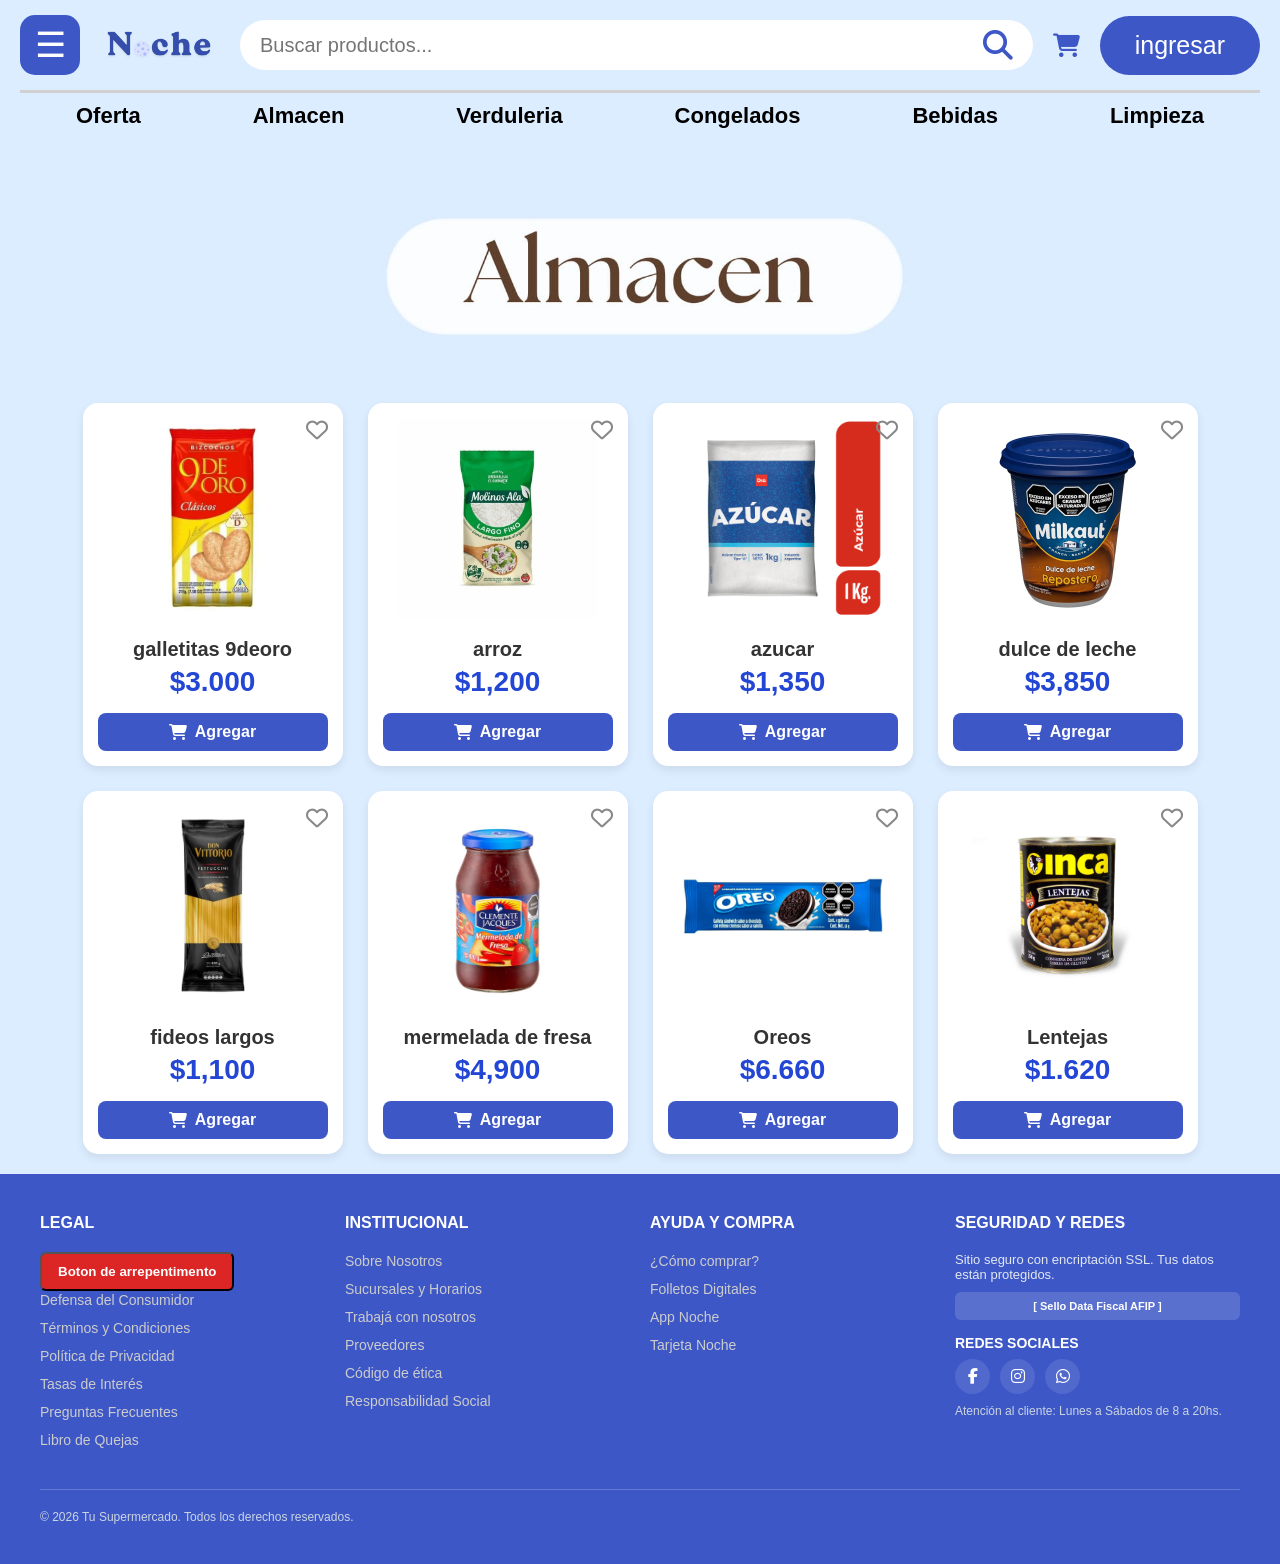
==== html-ori/almacen.html @ 7e53b7fc "actualizacion" ====
<!DOCTYPE html>
<html lang="es">
<head>
    <meta charset="UTF-8">
    <meta name="viewport" content="width=device-width, initial-scale=1.0">
    <title>Almacén</title>
    <link rel="stylesheet" href="https://cdnjs.cloudflare.com/ajax/libs/font-awesome/6.5.1/css/all.min.css">
    <link rel="stylesheet" href="../css/headerymenuyfooter.css">
    <link rel="stylesheet" href="../css/productostargeta.css">
    <link rel="stylesheet" href="../css/modals.css">
    <link rel="stylesheet" href="../css/categorias.css">
</head>
<body>

    <!-- Menú Lateral -->
    <div id="menuLateral" class="menu-lateral">
        <span class="cerrar-menu" id="btnCerrar">×</span>
        
        <h2>Menú</h2>
        
        <div class="opcion-menu" id="btnMetodoEntrega">
            <span>Métodos de entrega</span>
            <span>❯</span>
        </div>
        
        <div class="opcion-menu" id="btnAbrirModal">
            <span>Método de pago / Envío</span>
            <span>❯</span>
        </div>

        <div class="opcion-menu">
            <a href="favoritos.html">Favoritos</a>
        </div>

        <!-- Botón de categorías dentro del menú lateral -->
        <div class="opcion-menu" id="btnCategorias">
            <span class="categorias-titulo">Categorías</span>
            <span>❯</span>
        </div>

        <div class="otros-servicios">
            <h3>Otros servicios</h3>
            <div class="servicio">
                <i class="fa-solid fa-store"></i> Sucursales
            </div>
            <div class="servicio">
                <i class="fa-solid fa-envelope"></i> Contacto
            </div>
            <div class="servicio">
                <i class="fa-solid fa-phone"></i> 245XXXX
            </div>
            <div class="servicio">
                <i class="fa-brands fa-whatsapp"></i> Contacto por WhatsApp
            </div>
            <div class="servicio">
                <i class="fa-solid fa-clock"></i> Horarios de Atención<br>
                <small>Lunes a Viernes de 9 a 18 hs</small>
            </div>
        </div>
    </div>

    <!-- EL MEGA MENÚ DESPLEGABLE (Ubicado estratégicamente para flotar al costado) -->
    <div id="megaMenuCategorias" class="menu-overlay">
        <div class="mega-menu-contenido">
            <span class="cerrar-mega-menu" id="cerrarMegaMenu">&times;</span>
            
            <h2><i class="fa-solid fa-store" style="color: #3d57c7;"></i> Explorá nuestras Categorías</h2>

            <!-- Grilla de categorías -->
            <div class="grid-categorias">
                
                <!-- Categoría 1 -->
                <div class="categoria-item">
                    <h3><i class="fa-solid fa-tv"></i> Electro y tecnología</h3>
                    <ul>
                        <li>Smart TV y Soportes</li>
                        <li>Celulares y Accesorios</li>
                        <li>Climatización (Aires y Estufas)</li>
                    </ul>
                </div>

                <!-- Categoría 2 -->
                <div class="categoria-item">
                    <h3><i class="fa-solid fa-basket-shopping"></i> Almacén</h3>
                    <ul>
                        <li>Aceites y Vinagres</li>
                        <li>Arroz y Legumbres</li>
                        <li>Fideos y Panificados</li>
                    </ul>
                </div>

                <!-- Categoría 3 -->
                <div class="categoria-item">
                    <h3><i class="fa-solid fa-carrot"></i> Verdulería</h3>
                    <ul>
                        <li>Frutas frescas</li>
                        <li>Verduras de hoja</li>
                        <li>Tubérculos y Raíces</li>
                    </ul>
                </div>

                <!-- Categoría 4 -->
                <div class="categoria-item">
                    <h3><i class="fa-solid fa-snowflake"></i> Congelados</h3>
                    <ul>
                        <li>Pizzas y Empanadas</li>
                        <li>Hamburguesas y Medallones</li>
                        <li>Verduras congeladas</li>
                    </ul>
                </div>

                <!-- Categoría 5 -->
                <div class="categoria-item">
                    <h3><i class="fa-solid fa-wine-glass"></i> Bebidas</h3>
                    <ul>
                        <li>Gaseosas y Aguas</li>
                        <li>Cervezas y Vinos</li>
                        <li>Jugos e Isotónicos</li>
                    </ul>
                </div>

                <!-- Categoría 6 -->
                <div class="categoria-item">
                    <h3><i class="fa-solid fa-pump-soap"></i> Limpieza</h3>
                    <ul>
                        <li>Cuidado de la ropa (Jabones)</li>
                        <li>Limpieza de pisos y baños</li>
                        <li>Papeles y Servilletas</li>
                    </ul>
                </div>

            </div>
        </div>
    </div>

    <!-- Encabezado inyectado automáticamente por JS -->
    <header></header>

    <!-- Contenido de la página -->
    <main>
    <img src="../imagenes_en_general/banners_supermercado/almacen.jpeg" class="banner" alt="Banner almacén">
        <!-- CONTENEDOR FLEXBOX QUE ALINEA LAS CARDS -->
        <div class="productos">
            
            <!-- TARJETA 1 -->
            <div class="card">
                <button class="btn-favorito">
                    <i class="fa-regular fa-heart"></i>
                </button>
                <img src="../imagenes_en_general/imagenes-almacen/9deoro.webp" alt="9deoro">
                <h2>galletitas 9deoro</h2>
                <div class="precio">$3.000</div>
                <button class="btn-carrito">
                    <i class="fa-solid fa-cart-shopping"></i> Agregar
                </button>
            </div>

            <!-- TARJETA 2 -->
            <div class="card">
                <button class="btn-favorito" title="Guardar en favoritos">
                    <i class="fa-regular fa-heart"></i>
                </button>
                <img src="../imagenes_en_general/imagenes-almacen/arroz.jpg" alt="arrozcomun">
                <h2>arroz</h2>
                <div class="precio">$1,200</div>
                <button class="btn-carrito">
                    <i class="fa-solid fa-cart-shopping"></i> Agregar
                </button>
            </div>

            <!-- TARJETA 3 -->
            <div class="card">
                <button class="btn-favorito" title="Guardar en favoritos">
                    <i class="fa-regular fa-heart"></i>
                </button>
                <img src="../imagenes_en_general/imagenes-almacen/azucar.jpg" alt="azucar">
                <h2>azucar</h2>
                <div class="precio">$1,350</div>
                <button class="btn-carrito">
                    <i class="fa-solid fa-cart-shopping"></i> Agregar
                </button>
            </div>
            <!-- TARJETA 1 -->
            <div class="card">
                <button class="btn-favorito">
                    <i class="fa-regular fa-heart"></i>
                </button>
                <img src="../imagenes_en_general/imagenes-almacen/dulcedeleche.webp" alt="dulcedeleche">
                <h2>dulce de leche</h2>
                <div class="precio">$3,850</div>
                <button class="btn-carrito">
                    <i class="fa-solid fa-cart-shopping"></i> Agregar
                </button>
            </div>

            <!-- TARJETA 2 -->
            <div class="card">
                <button class="btn-favorito" title="Guardar en favoritos">
                    <i class="fa-regular fa-heart"></i>
                </button>
                <img src="../imagenes_en_general/imagenes-almacen/fideolargo.webp" alt="fideolargo">
                <h2>fideos largos</h2>
                <div class="precio">$1,100</div>
                <button class="btn-carrito">
                    <i class="fa-solid fa-cart-shopping"></i> Agregar
                </button>
            </div>

            <!-- TARJETA 3 -->
            <div class="card">
                <button class="btn-favorito" title="Guardar en favoritos">
                    <i class="fa-regular fa-heart"></i>
                </button>
                <img src="../imagenes_en_general/imagenes-almacen/mermeladadefrutilla.webp" alt="mermeladadefrutilla">
                <h2>mermelada de fresa</h2>
                <div class="precio">$4,900</div>
                <button class="btn-carrito">
                    <i class="fa-solid fa-cart-shopping"></i> Agregar
                </button>
            </div>

            <!-- TARJETA 4 -->
            <div class="card">
                <button class="btn-favorito" title="Guardar en favoritos">
                    <i class="fa-regular fa-heart"></i>
                </button>
                <img src="../imagenes_en_general/imagenes-almacen/oreo.webp" alt="oreo">
                <h2>Oreos</h2>
                <div class="precio">$6.660</div>
                <button class="btn-carrito">
                    <i class="fa-solid fa-cart-shopping"></i> Agregar
                </button>
            </div>

            <!-- TARJETA 5 -->
            <div class="card">
                <button class="btn-favorito" title="Guardar en favoritos">
                    <i class="fa-regular fa-heart"></i>
                </button>
                <img src="../imagenes_en_general/imagenes-almacen/lentejas.jpg" alt="lentejas">
                <h2>Lentejas</h2>
                <div class="precio">$1.620</div>
                <button class="btn-carrito">
                    <i class="fa-solid fa-cart-shopping"></i> Agregar
                </button>
            </div>

        </div>
    </main>

    <footer class="mi-footer">
        <!-- Nivel 1: Contenedor de columnas principales -->
        <div class="footer-container">
            
            <!-- Columna 1: Legal -->
            <div class="footer-columna">
                <h3>Legal</h3>
                <ul>
                     <button class="boton-de-arrepentimiento">Boton de arrepentimento</button>
                    <li><a href="#">Defensa del Consumidor</a></li>
                    <li><a href="#">Términos y Condiciones</a></li>
                    <li><a href="#">Política de Privacidad</a></li>
                    <li><a href="#">Tasas de Interés</a></li>
                    <li><a href="#">Preguntas Frecuentes</a></li>
                    <li><a href="#">Libro de Quejas</a></li>
                </ul>
            </div>

            <!-- Columna 2: Institucional -->
            <div class="footer-columna">
                <h3>Institucional</h3>
                <ul>
                    <li><a href="#">Sobre Nosotros</a></li>
                    <li><a href="#">Sucursales y Horarios</a></li>
                    <li><a href="#">Trabajá con nosotros</a></li>
                    <li><a href="#">Proveedores</a></li>
                    <li><a href="#">Código de ética</a></li>
                    <li><a href="#">Responsabilidad Social</a></li>
                </ul>
            </div>

            <!-- Columna 3: Ayuda y Compra -->
            <div class="footer-columna">
                <h3>Ayuda y Compra</h3>
                <ul>
                    <li><a href="#">¿Cómo comprar?</a></li>
                    <li><a href="#">Folletos Digitales</a></li>
                    <li><a href="#">App Noche</a></li>
                    <li><a href="#">Tarjeta Noche</a></li>
                </ul>
            </div>

            <!-- Columna 4: Seguridad y Redes -->
            <div class="footer-columna">
                <h3>Seguridad y Redes</h3>
                <p style="font-size: 13px; color: #e2e8f0; margin-bottom: 10px;">
                    Sitio seguro con encriptación SSL. Tus datos están protegidos.
                </p>
                <div style="background: rgba(255,255,255,0.15); padding: 8px; border-radius: 6px; text-align: center; font-size: 11px; color: #fff; font-weight: bold; margin-bottom: 15px;">
                    [ Sello Data Fiscal AFIP ]
                </div>
                
                <h3 style="font-size: 14px; margin-top: 10px; margin-bottom: 8px;">Redes Sociales</h3>
                <div class="footer-redes" style="margin-bottom: 10px;">
                    <a href="#"><i class="fa-brands fa-facebook-f"></i></a>
                    <a href="#"><i class="fa-brands fa-instagram"></i></a>
                    <a href="#"><i class="fa-brands fa-whatsapp"></i></a>
                </div>
                <p style="font-size: 12px; color: #cbd5e1;">
                    Atención al cliente: Lunes a Sábados de 8 a 20hs.
                </p>
            </div>
         
        </div>

        <!-- Nivel 2: Franja inferior estilo Supermercado (Copyright) -->
        <div class="footer-bottom-bar" style="max-width: 1200px; margin: 30px auto 0 auto; padding-top: 20px; border-top: 1px solid rgba(255,255,255,0.2); display: flex; justify-content: space-between; align-items: center; flex-wrap: wrap; gap: 15px;">
            <p style="font-size: 12px; color: #cbd5e1; margin: 0;">
                © 2026 Tu Supermercado. Todos los derechos reservados.
            </p>
        </div>
</footer>

   <!-- MODAL 1: MÉTODOS DE PAGO ARGENTINA -->
    <div id="miModal" class="modal-overlay">
        <div class="modal-contenido">
            <span class="cerrar-modal" id="btnCerrarModal">&times;</span>
            
            <h2><i class="fa-solid fa-wallet" style="color: #3d57c7;"></i> Medios de Pago Disponibles</h2>
            <p>Aboná de forma segura con cualquiera de nuestras opciones habilitadas.</p>
            
            <!-- Opción 1 -->
            <div class="opcion-modal">
                <div style="display: flex; align-items: center; gap: 18px; margin-bottom: 10px;">
                    <i class="fa-solid fa-qrcode" style="font-size: 34px; color: #3d57c7;"></i>
                    <strong style="font-size: 26px; color: #1a1a1a;">Billeteras Virtuales y QR</strong>
                </div>
                <span style="font-size: 18px; color: #555; display: block; margin-left: 52px; font-weight: normal;">
                    Mercado Pago, MODO, Cuenta DNI, Ualá, Personal Pay (QR Interoperable)
                </span>
            </div>

            <!-- Opción 2 -->
            <div class="opcion-modal">
                <div style="display: flex; align-items: center; gap: 18px; margin-bottom: 10px;">
                    <i class="fa-solid fa-credit-card" style="font-size: 34px; color: #3d57c7;"></i>
                    <strong style="font-size: 26px; color: #1a1a1a;">Tarjetas de Débito y Crédito</strong>
                </div>
                <span style="font-size: 18px; color: #555; display: block; margin-left: 52px; font-weight: normal;">
                    Visa, Mastercard, American Express, Naranja X, Cabal
                </span>
            </div>

            <!-- Opción 3 -->
            <div class="opcion-modal">
                <div style="display: flex; align-items: center; gap: 18px; margin-bottom: 10px;">
                    <i class="fa-solid fa-money-bill-transfer" style="font-size: 34px; color: #3d57c7;"></i>
                    <strong style="font-size: 26px; color: #1a1a1a;">Efectivo / Transferencia Bancaria</strong>
                </div>
                <span style="font-size: 18px; color: #555; display: block; margin-left: 52px; font-weight: normal;">
                    Pesos en efectivo al recibir o transferencia directa online
                </span>
            </div>
        </div>
    </div>
    <!-- VENTANA EMERGENTE (MODAL) DE MÉTODOS DE ENTREGA -->
    <div id="modalEntrega" class="modal-overlay-entrega">
        <div class="modal-contenido-entrega">
            <span class="cerrar-modal-entrega">&times;</span>
            <h2><i class="fa-solid fa-truck-fast" style="color: #3d57c7;"></i> Seleccioná tu método de entrega</h2>

            <div class="opcion-entrega">
                <h3><i class="fa-solid fa-house-chimney"></i> Envío a domicilio en franjas horarias</h3>
                <p>Recibís tu compra en tu casa eligiendo un rango de horario específico.</p>
            </div>

            <div class="opcion-entrega">
                <h3><i class="fa-solid fa-bolt"></i> Envío rápido o express</h3>
                <p>Entregas en pocas horas o en minutos para pedidos de menor volumen o urgencias.</p>
            </div>

            <div class="opcion-entrega">
                <h3><i class="fa-solid fa-store"></i> Retiro en tienda (Pick up)</h3>
                <p>Pasás a buscar tu pedido armado por la sucursal sin costo adicional.</p>
            </div>

            <div class="opcion-entrega">
                <h3><i class="fa-solid fa-car-side"></i> Retiro al auto (Drive-thru / Al auto)</h3>
                <p>Te acercas al estacionamiento del supermercado y colocan las compras directamente en tu baúl sin que tengas que bajar.</p>
            </div>
        </div>
    </div>

    <!-- Scripts -->
    <script src="../scripts/header.js"></script>
    <script src="../scripts/metododepago.js"></script>
    <script src="../scripts/metododeentrega.js"></script>
    <script src="../scripts/categorias.js"></script>
    
</body>
</html>
---- css/headerymenuyfooter.css ----
* {
    margin: 0;
    padding: 0;
    box-sizing: border-box;
}

body {
    font-family: Arial, sans-serif;
    background: #dcedff;
}

/* ==========================================
   1. ENCABEZADO FIJO Y MENÚ LATERAL
   ========================================== */
header {
    position: fixed;   /* Fija la barra arriba */
    top: 0;
    left: 0;
    width: 100%;
    background: #dcedff; /* Fondo para que no transparente nada */
    padding: 10px 20px;  /* Compactamos un poco el relleno */
    z-index: 1000;       /* Capa alta para estar sobre las cards y productos */
}

.menu-lateral {
    position: fixed;
    top: 0px;
    left: -450px;
    width: 430px;
    height: 100%;
    background: #6ea1dc;
    padding: 25px;
    transition: 0.4s;
    z-index: 2000;       /* MÁS ALTO QUE EL HEADER: Tapa todo al abrirse */
    overflow-y: auto;
}

.menu-lateral.activo {
    left: 0;
}

/* 2. DESPEJE AUTOMÁTICO (Evita que el header tape el contenido) */
main, section, #oferta {
    padding-top: 170px;  /* EMPUJE CLAVE: Baja todo por debajo del header */
}

/* ==========================================
   ESTILOS INTERNOS DEL MENÚ LATERAL
   ========================================== */
.menu-lateral::-webkit-scrollbar {
    width: 10px;
}

.menu-lateral::-webkit-scrollbar-track {
    background: white;
    border-radius: 10px;
}

.menu-lateral::-webkit-scrollbar-thumb {
    background: #3d57c7;
    border-radius: 10px;
}

.menu-lateral::-webkit-scrollbar-thumb:hover {
    background: #2b429e;
}

.cerrar-menu {
    position: absolute;
    top: 15px;
    right: 20px;
    font-size: 40px;
    font-weight: bold;
    color: black;
    cursor: pointer;
    line-height: 1;
    transition: 0.2s;
}

.cerrar-menu:hover {
    color: #3d57c7;
    transform: scale(1.2);
}

.menu-logo {
    margin-top: 40px;
}

.menu-logo img {
    width: 180px;
}

.menu-lateral h2 {
    font-size: 55px;
    margin-top: 20px;
    color: black;
}

.subtitulo {
    margin-top: 10px;
    font-size: 22px;
    color: #222;
    margin-bottom: 20px;
}

.opcion-menu {
    display: flex;
    justify-content: space-between;
    align-items: center;
    border-top: 4px solid #3556c7;
    padding: 18px 0;
    font-size: 28px;
    font-weight: bold;
    cursor: pointer;
}

.opcion-menu:last-child {
    border-bottom: 4px solid #3556c7;
}

.otros-servicios {
    margin-top: 180px;
}

.otros-servicios h3 {
    font-size: 28px;
    margin-bottom: 15px;
    border-bottom: 4px solid #3556c7;
    padding-bottom: 10px;
}

.servicio {
    margin: 20px 0;
    font-size: 22px;
    color: #111;
}

.servicio small {
    display: block;
    margin-left: 35px;
    margin-top: 8px;
    font-size: 18px;
}

/* ==========================================
   ESTILOS DEL HEADER
   ========================================== */
.menu {
    width: 60px;
    height: 60px;
    background: #3d57c7;
    color: white;
    border-radius: 15px;
    display: flex;
    justify-content: center;
    align-items: center;
    font-size: 35px;
    cursor: pointer;
    transition: 0.3s;
}

.menu:hover {
    transform: scale(1.1);
}

.top {
    display: flex;
    align-items: center;
    justify-content: space-between;
    margin-top: 5px;
    gap: 20px;
}

.logo a {
    display: flex;
    align-items: center;
}

.logo img {
    width: 120px;       /* Ancho controlado */
    max-height: 45px;   /* Altura máxima para que no rompa el diseño */
    object-fit: contain;/* Mantiene las proporciones de la imagen sin deformarla */
}

.buscador {
    flex: 1;
    display: flex;
    align-items: center;
    background: white;
    border-radius: 40px;
    padding: 10px 20px;
}

.buscador input {
    flex: 1;
    border: none;
    background: none;
    outline: none;
    font-size: 20px;
}

.buscador button {
    border: none;
    background: none;
    cursor: pointer;
}

.buscador button img {
    width: 35px;
}

.iconos {
    display: flex;
    align-items: center;
    gap: 20px;
}

.iconos img {
    width: 45px;
    cursor: pointer;
    transition: 0.3s;
}

.iconos img:hover {
    transform: scale(1.1);
}

.ingresar {
    background: #3d57c7;
    color: white;
    border: none;
    padding: 15px 35px;
    border-radius: 30px;
    font-size: 25px;
    cursor: pointer;
    transition: 0.3s;
}

.ingresar:hover {
    transform: scale(1.05);
}

.categorias {
    display: flex;
    justify-content: space-around;
    margin-top: 15px;
    border-top: 3px solid #d0d0d0;
    padding-top: 10px;
}

.categorias a {
    text-decoration: none;
    color: black;
    font-size: 22px;
    font-weight: bold;
    transition: 0.3s;
}

.categorias a:hover {
    color: #3d57c7;
}

.categorias a.activo {
    color: #3d57c7;
}
/* El enlace normal (sin raya y de color negro) */
a {
    text-decoration: none; /* Le saca la raya */
    color: #000000;         /* Color negro */
}

/* Cuando ya lo visitaste para que no se ponga azul/violeta */
a:visited {
    color: #000000;
}

/* Cuando pasas el mouse por encima (opcional, si querés que cambie) */
a:hover {
    color: #333333; 
}

/* Al apretarlo (cuando hace el "click", se pone blanco) */
a:active {
    color: #FFFFFF; /* Color blanco */
}

/* Estilos para la lupa dentro del botón de búsqueda */
.icono-lupa {
  color: #3d57c7;
  font-size: 30px;
  transition: color 0.3s ease;
}

.buscador button:hover .icono-lupa {
  color: #1de6e9; /* Cambia de color al pasar el cursor sobre el botón */
}

/* Estilos para el ícono del carrito */
.icono-carrito {
  color: #3d57c7;
  font-size: 24px;
  transition: transform 0.2s ease, color 0.2s ease;
}

.iconos:hover .icono-carrito {
  color: #00d9ff; /* Cambia a color naranja o el que prefieras al pasar el mouse */
  transform: scale(1.1); /* Hace un pequeño efecto de zoom */
}

/* Hacemos que la estructura base obligue al footer a irse al fondo */
html, body {
    height: 100%;
    margin: 0;
    display: flex;
    flex-direction: column;
}

/* El main toma todo el espacio disponible empujando el footer abajo */
main {
    flex: 1;
}

/* Estilo general del Footer */
.mi-footer {
    background-color: #3d57c7; /* Color que pediste */
    color: #cccccc;            /* Color de texto gris claro */
    padding: 40px 20px;
    font-family: Arial, sans-serif;
    margin-top: auto;          /* Clave para que se mantenga abajo */
}

/* Contenedor principal para alinear las columnas lado a lado */
.footer-container {
    max-width: 1200px;
    margin: 0 auto;
    display: flex;
    flex-wrap: wrap;
    justify-content: space-between;
    gap: 20px;
}

/* Estilo de cada columna */
.footer-columna {
    flex: 1;
    min-width: 200px;
}

/* Títulos de las columnas */
.footer-columna h3 {
    color: #ffffff; /* Títulos un poco más blancos para que resalten */
    font-size: 16px;
    margin-bottom: 20px;
    text-transform: uppercase;
}

/* Listas de enlaces */
.footer-columna ul {
    list-style: none;
    padding: 0;
    margin: 0;
}

.footer-columna ul li {
    margin-bottom: 10px;
}

/* Enlaces del footer (con el gris que pediste y sin subrayado) */
.footer-columna ul li a {
    color: #cccccc;
    text-decoration: none;
    font-size: 14px;
    transition: color 0.3s ease;
}

/* Cambio de color cuando pasas el mouse por encima */
.footer-columna ul li a:hover {
    color: #ffffff;
}

/* Contenedor de los íconos de redes sociales */
.footer-redes {
    display: flex;
    gap: 10px;
}

/* Estilo de los botoncitos de redes */
.footer-redes a {
    display: inline-flex;
    justify-content: center;
    align-items: center;
    width: 35px;
    height: 35px;
    background-color: rgba(255, 255, 255, 0.1);
    color: #ffffff;
    border-radius: 50%;
    text-decoration: none;
    transition: background 0.3s ease;
}

.footer-redes a:hover {
    background-color: rgba(255, 255, 255, 0.3);
}

.boton-de-arrepentimiento {
    background-color: #dc2626; /* Un rojo bien visible */
    color: #ffffff;            /* Texto blanco */
    padding: 10px 16px;        /* Espaciado interno para que parezca un botón */
    border-radius: 6px;        /* Bordes redondeados sutiles */
    text-decoration: none;     /* Le saca el subrayado feo del link */
    font-weight: bold;         /* Texto en negrita */
    display: inline-block;     /* Para que respete bien los márgenes y paddings */
    text-align: center;
    transition: background-color 0.3s ease; /* Efecto suave al pasar el mouse */
}

/* Efecto cuando pasas el mouse por encima */
.boton-de-arrepentimiento:hover {
    background-color: #b91c1c; /* Un rojo un poco más oscuro */
}
---- css/productostargeta.css ----
.banner {
    max-width: 900px;     
    width: 90%;             /* Ahora sí, porcentaje para que sea responsive */
    height: auto;           /* ¡Clave! Dejamos que la altura sea automática según la proporción de la foto */
    object-fit: cover;      /* O 'contain' si prefieres que se vea entera, pero 'cover' la recorta prolijo para que llene el banner */
    display: block;
    margin: 20px auto;      /* Centrada y con espacio */
    border-radius: 15px;    
    position: relative;
    z-index: 2;
}
/* 1. CONTENEDOR PRINCIPAL DE PRODUCTOS */
.productos,
.productos-limpieza,
.productos-bebidas {
    display: flex;
    flex-wrap: wrap;             /* Permite que si no entran, bajen a la siguiente fila */
    justify-content: center;     /* Centra las tarjetas en la pantalla */
    gap: 25px;                   /* Espacio parejo entre tarjeta y tarjeta */
    padding: 20px;
    max-width: 1200px;           /* Evita que se desparramen demasiado en pantallas gigantes */
    margin: 0 auto;              /* Centra todo el bloque en la página */
}

/* 2. TARJETA (CONTENEDOR BLANCO) */
.card {
    width: 260px;
    background: white;
    padding: 15px;
    border-radius: 15px;         /* Esquinas redondeadas prolijas */
    box-shadow: 0 4px 10px rgba(0, 0, 0, 0.08); /* Sombra suave para darle relieve */
    display: flex;
    flex-direction: column;      /* Alinea imagen, título y precio verticalmente DENTRO de la card */
    align-items: center;         /* Centra todo el contenido internamente */
    text-align: center;
    cursor: pointer;
    transition: transform 0.3s ease, box-shadow 0.3s ease;
}

.card:hover {
    transform: translateY(-5px); /* Efecto de elevación suave al pasar el mouse */
    box-shadow: 0 8px 15px rgba(0, 0, 0, 0.15);
}

/* 3. IMAGEN DENTRO DE LA TARJETA */
.card img {
    width: 100%;
    height: 200px;               /* Altura fija controlada */
    object-fit: contain;        /* Ajusta la foto sin deformarla ni salirse del cuadro blanco */
    margin-bottom: 10px;
}

/* 4. TEXTO Y PRECIOS DENTRO DE LA TARJETA */
.card h2 {
    font-size: 20px;
    color: #333;
    margin: 10px 0 5px 0;
}

.precio {
    color: #2346d4;
    font-size: 28px;
    font-weight: bold;
    margin-top: auto;            /* Empuja el precio siempre al fondo de la card */
}

.viejo {
    color: gray;
    text-decoration: line-through;
    font-size: 18px;
    margin-right: 8px;
}

/* Posición del corazón arriba a la derecha de la card */
.card {
    position: relative; /* Para poder ubicar el corazón absolutamente */
}

.btn-favorito {
    position: absolute;
    top: 15px;
    right: 15px;
    background: none;
    border: none;
    font-size: 22px;
    color: #888;
    cursor: pointer;
    transition: 0.2s;
}

/* Efecto al pasar el mouse por el corazón */
.btn-favorito:hover {
    color: #e74c3c; /* Rojo */
    transform: scale(1.2);
}

/* Botón de Carrito */
.btn-carrito {
    width: 100%;
    margin-top: 15px;
    background: #3d57c7;
    color: white;
    border: none;
    padding: 10px;
    border-radius: 8px;
    font-size: 16px;
    font-weight: bold;
    cursor: pointer;
    transition: 0.2s;
    display: flex;
    align-items: center;
    justify-content: center;
    gap: 8px;
}

.btn-carrito:hover {
    background: #2b429e;
}
h1 {
    color: #2346d4;
    text-align: center;
}
---- css/modals.css ----
/* Fondo oscuro transparente que cubre toda la pantalla */
/* Fondo oscuro transparente que cubre toda la pantalla */
.modal-overlay {
    display: none;
    position: fixed;
    top: 0;
    left: 0;
    width: 100%;
    height: 100%;
    background: rgba(0, 0, 0, 0.75);
    z-index: 3000;
    justify-content: center;
    align-items: center;
}

/* Caja blanca central - ¡Ahora mucho más grande y ancha! */
.modal-contenido {
    background: white;
    padding: 60px 70px;
    border-radius: 30px;
    width: 92%;
    max-width: 1100px; /* Ancho imponente en pantalla */
    text-align: center;
    position: relative;
    box-shadow: 0 15px 40px rgba(0,0,0,0.6);
    max-height: 90vh;
    overflow-y: auto;
}

/* Botón para cerrar la ventana (la X) */
.cerrar-modal {
    position: absolute;
    top: 25px;
    right: 35px;
    font-size: 50px;
    cursor: pointer;
    color: #333;
    line-height: 1;
}

.cerrar-modal:hover {
    color: red;
}

/* Opciones de pago grandes y cómodas */
.opcion-modal {
    background: #f0f4ff;
    padding: 30px 35px;
    margin: 25px 0;
    border-radius: 20px;
    cursor: pointer;
    transition: 0.2s;
    box-shadow: 0 6px 12px rgba(0,0,0,0.08);
    text-align: left;
    border: 2px solid #d0dfff;
}

.opcion-modal:hover {
    background: #3d57c7;
    color: white;
    transform: scale(1.02);
    border-color: #3d57c7;
}

.opcion-modal:hover span, 
.opcion-modal:hover strong,
.opcion-modal:hover i {
    color: white !important;
}

/* Títulos principales bien grandes */
.modal-contenido h2 {
    font-size: 46px;
    margin-bottom: 15px;
    color: #1a1a1a;
}

.modal-contenido p {
    color: #555;
    margin-bottom: 40px;
    font-size: 22px;
}

/* --- NUEVO MODAL: MÉTODOS DE ENTREGA --- */

/* Fondo oscuro transparente (puedes reutilizar .modal-overlay si ya lo tienes) */
.modal-overlay-entrega {
    display: none; /* Arranca oculta */
    position: fixed;
    top: 0;
    left: 0;
    width: 100%;
    height: 100%;
    background: rgba(0, 0, 0, 0.7);
    z-index: 3000;
    justify-content: center;
    align-items: center;
}

/* Caja blanca central gigante para las entregas */
.modal-contenido-entrega {
    background: white;
    padding: 120px;
    border-radius: 25px;
    width: 95%;
    max-width: 1300px; /* Un poquito más ancho para que entren bien los textos largos */
    text-align: center;
    position: relative;
    box-shadow: 0 10px 30px rgba(0,0,0,0.5);
}

/* Título del modal de entrega */
.modal-contenido-entrega h2 {
    font-size: 50px;
    margin-bottom: 30px;
    color: #1a1a1a;
}

/* Botón para cerrar la ventana (la X) */
.cerrar-modal-entrega {
    position: absolute;
    top: 20px;
    right: 30px;
    font-size: 45px;
    cursor: pointer;
    color: #333;
    line-height: 1;
}

.cerrar-modal-entrega:hover {
    color: red;
}

/* Estilo para cada opción de entrega */
.opcion-entrega {
    background: #f0f4ff;
    padding: 25px 30px;
    margin: 15px 0;
    border-radius: 15px;
    text-align: left; /* Alineado a la izquierda para leer mejor las descripciones */
    cursor: pointer;
    transition: 0.2s;
    box-shadow: 0 4px 6px rgba(0,0,0,0.1);
}

.opcion-entrega:hover {
    background: #3d57c7;
    color: white;
    transform: scale(1.02);
}

/* Título dentro de la opción (ej: Envío a domicilio) */
.opcion-entrega h3 {
    font-size: 30px;
    margin: 0 0 10px 0;
    color: #2c3e50;
}

.opcion-entrega:hover h3 {
    color: white; /* Para que cambie a blanco cuando pasas el mouse */
}

/* Descripción de la opción (el texto chiquito pero legible) */
.opcion-entrega p {
    font-size: 20px;
    margin: 0;
    color: #555;
}

.opcion-entrega:hover p {
    color: #e0e0e0; /* Cambio de color sutil al pasar el mouse */
}
---- css/categorias.css ----
/* --- FONDO OSCURO (OVERLAY) --- */
.menu-overlay {
    display: none;
    position: fixed;
    top: 0;
    left: 0;
    width: 100vw;
    height: 100vh;
    background: rgba(0, 0, 0, 0.6);
    z-index: 4000;
}

.menu-overlay.activo {
    display: block;
}

/* --- PANEL DESPLEGABLE MÁS GRANDE Y CÓMODO --- */
.mega-menu-contenido {
    position: fixed;
    top: 0;
    left: 290px;
    width: 900px; /* Ancho ampliado */
    height: 100vh;
    background: white;
    padding: 40px;
    box-shadow: 15px 0 40px rgba(0, 0, 0, 0.3);
    z-index: 4001;
    overflow-y: auto;
}

/* Botón cerrar (la X) más grande */
.cerrar-mega-menu {
    position: absolute;
    top: 25px;
    right: 30px;
    font-size: 45px;
    cursor: pointer;
    color: #333;
    font-weight: bold;
}

.cerrar-mega-menu:hover {
    color: red;
}

/* Título principal bien grande */
.mega-menu-contenido > h2 {
    font-size: 34px;
    color: #1d3557;
    margin-bottom: 30px;
    display: flex;
    align-items: center;
    gap: 15px;
}

/* Grilla */
.grid-categorias {
    display: grid;
    grid-template-columns: repeat(2, 1fr);
    gap: 30px;
}

/* Caja de cada categoría */
.categoria-item {
    background: #f8f9fa;
    padding: 25px;
    border-radius: 15px;
    border-left: 8px solid #3d57c7;
    transition: 0.2s;
}

.categoria-item:hover {
    background: #f0f4ff;
    transform: translateY(-3px);
}

/* Título de la categoría */
.categoria-item h3 {
    font-size: 24px;
    color: #3d57c7;
    margin: 0 0 15px 0;
    display: flex;
    align-items: center;
    gap: 12px;
}

.categoria-item ul {
    list-style: none;
    padding: 0;
    margin: 0;
}

/* Letras de las subcategorías bien grandes y legibles */
.categoria-item li {
    font-size: 19px; /* Letra grande para leer sin esfuerzo */
    color: #1a202c;
    padding: 8px 0;
    cursor: pointer;
    font-weight: 500;
}

.categoria-item li:hover {
    color: #3d57c7;
    font-weight: bold;
    padding-left: 8px;
}

/* Estilo para los títulos de categoría con texto negro y hover sutil */
.categorias-titulo {
    color: #000000; /* Negro */
    font-size: 30px; /* Tamaño de 17 píxeles */
    transition: color 0.2s ease; /* Transición suave para el efecto */
}

/* Efecto hover: al pasar el mouse se vuelve casi blanco (un gris ultra claro para que se note sobre el fondo) */
.categorias-titulo:hover {
    color: #f0f0f0; 
}
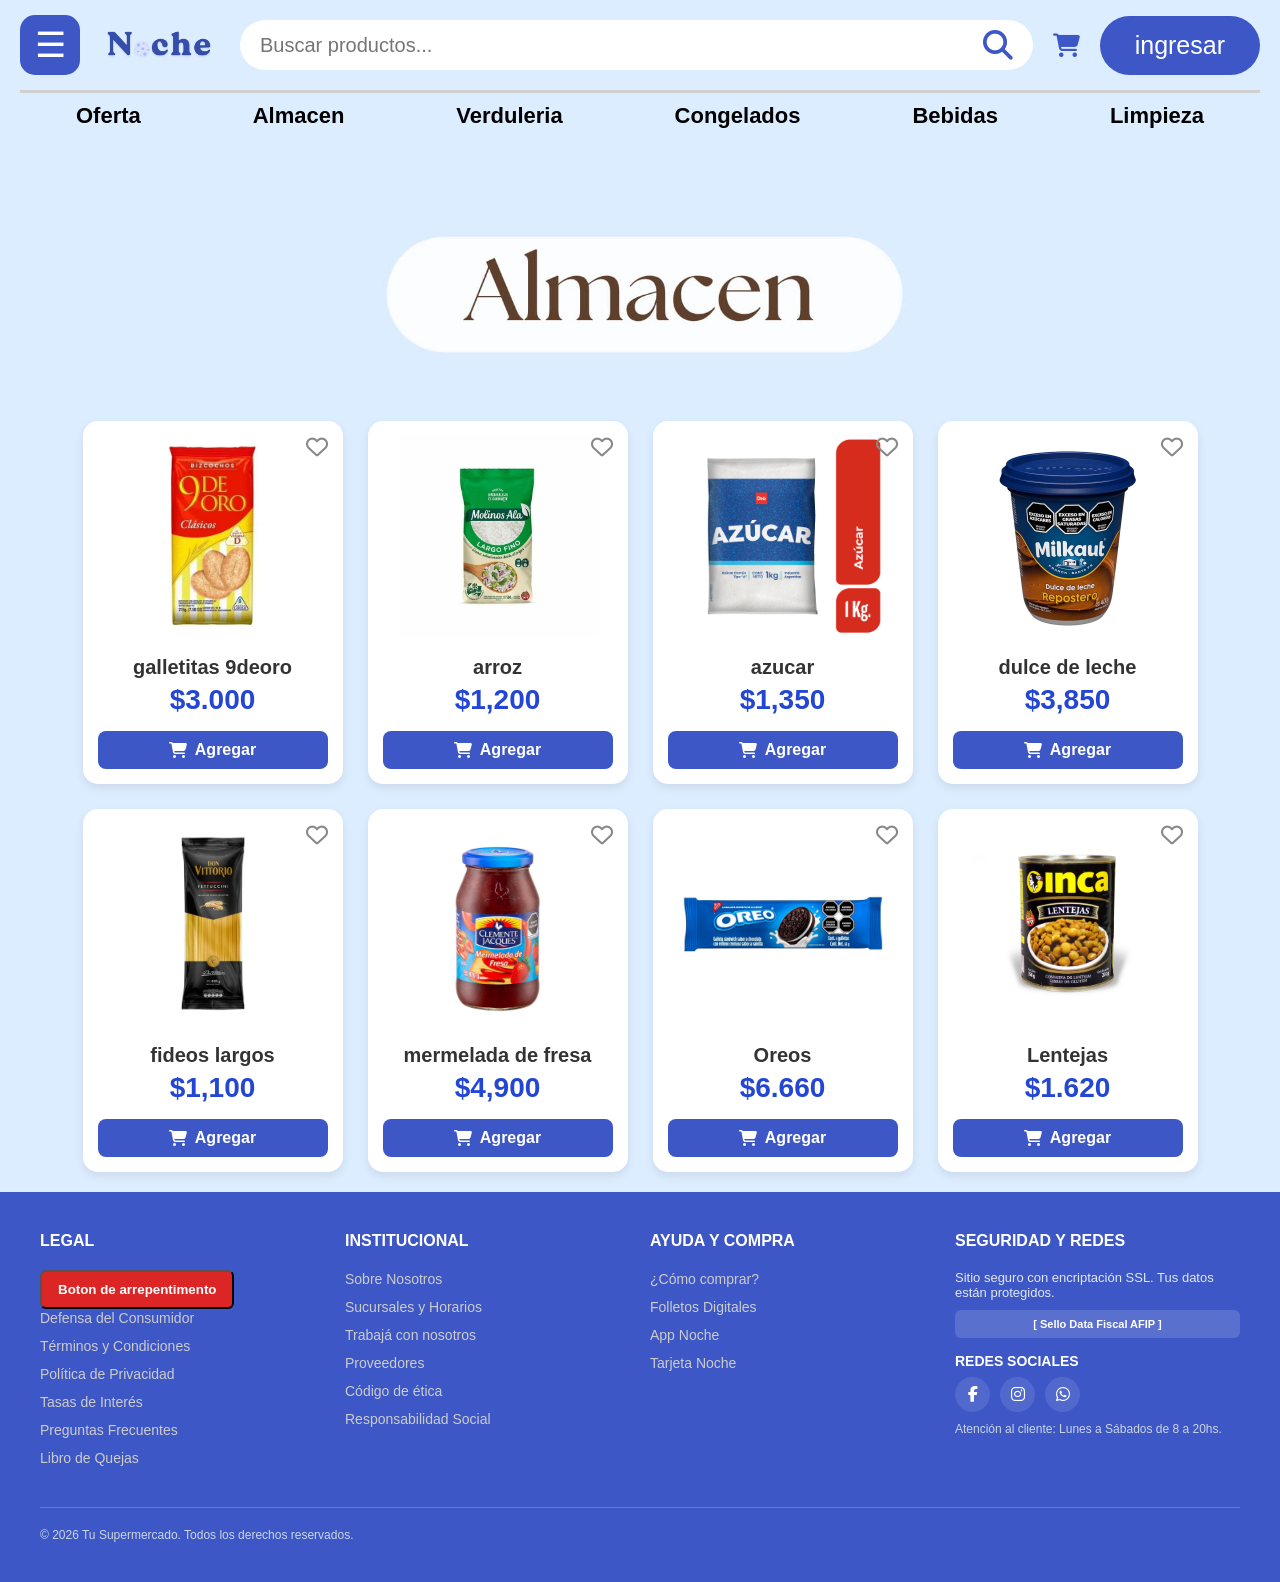
==== commit 0a9ebc4b: "actualizacion" ====
--- a/html-ori/almacen.html
+++ b/html-ori/almacen.html
@@ -1,4 +1,4 @@
-<!DOCTYPE html>
+!DOCTYPE html>
 <html lang="es">
 <head>
     <meta charset="UTF-8">
@@ -12,7 +12,7 @@
 </head>
 <body>
 
-    <!-- Menú Lateral -->
+    
     <div id="menuLateral" class="menu-lateral">
         <span class="cerrar-menu" id="btnCerrar">×</span>
         
@@ -32,7 +32,7 @@
             <a href="favoritos.html">Favoritos</a>
         </div>
 
-        <!-- Botón de categorías dentro del menú lateral -->
+        
         <div class="opcion-menu" id="btnCategorias">
             <span class="categorias-titulo">Categorías</span>
             <span>❯</span>
@@ -59,17 +59,18 @@
         </div>
     </div>
 
-    <!-- EL MEGA MENÚ DESPLEGABLE (Ubicado estratégicamente para flotar al costado) -->
+    
+    
     <div id="megaMenuCategorias" class="menu-overlay">
         <div class="mega-menu-contenido">
             <span class="cerrar-mega-menu" id="cerrarMegaMenu">&times;</span>
             
             <h2><i class="fa-solid fa-store" style="color: #3d57c7;"></i> Explorá nuestras Categorías</h2>
 
-            <!-- Grilla de categorías -->
+            
             <div class="grid-categorias">
                 
-                <!-- Categoría 1 -->
+                
                 <div class="categoria-item">
                     <h3><i class="fa-solid fa-tv"></i> Electro y tecnología</h3>
                     <ul>
@@ -79,7 +80,7 @@
                     </ul>
                 </div>
 
-                <!-- Categoría 2 -->
+                
                 <div class="categoria-item">
                     <h3><i class="fa-solid fa-basket-shopping"></i> Almacén</h3>
                     <ul>
@@ -89,7 +90,7 @@
                     </ul>
                 </div>
 
-                <!-- Categoría 3 -->
+                
                 <div class="categoria-item">
                     <h3><i class="fa-solid fa-carrot"></i> Verdulería</h3>
                     <ul>
@@ -99,7 +100,7 @@
                     </ul>
                 </div>
 
-                <!-- Categoría 4 -->
+                
                 <div class="categoria-item">
                     <h3><i class="fa-solid fa-snowflake"></i> Congelados</h3>
                     <ul>
@@ -109,7 +110,7 @@
                     </ul>
                 </div>
 
-                <!-- Categoría 5 -->
+                
                 <div class="categoria-item">
                     <h3><i class="fa-solid fa-wine-glass"></i> Bebidas</h3>
                     <ul>
@@ -119,7 +120,7 @@
                     </ul>
                 </div>
 
-                <!-- Categoría 6 -->
+                
                 <div class="categoria-item">
                     <h3><i class="fa-solid fa-pump-soap"></i> Limpieza</h3>
                     <ul>
@@ -133,16 +134,16 @@
         </div>
     </div>
 
-    <!-- Encabezado inyectado automáticamente por JS -->
+    
     <header></header>
 
-    <!-- Contenido de la página -->
+    
     <main>
     <img src="../imagenes_en_general/banners_supermercado/almacen.jpeg" class="banner" alt="Banner almacén">
-        <!-- CONTENEDOR FLEXBOX QUE ALINEA LAS CARDS -->
+        
         <div class="productos">
             
-            <!-- TARJETA 1 -->
+            
             <div class="card">
                 <button class="btn-favorito">
                     <i class="fa-regular fa-heart"></i>
@@ -155,7 +156,7 @@
                 </button>
             </div>
 
-            <!-- TARJETA 2 -->
+            
             <div class="card">
                 <button class="btn-favorito" title="Guardar en favoritos">
                     <i class="fa-regular fa-heart"></i>
@@ -168,7 +169,7 @@
                 </button>
             </div>
 
-            <!-- TARJETA 3 -->
+            
             <div class="card">
                 <button class="btn-favorito" title="Guardar en favoritos">
                     <i class="fa-regular fa-heart"></i>
@@ -180,7 +181,7 @@
                     <i class="fa-solid fa-cart-shopping"></i> Agregar
                 </button>
             </div>
-            <!-- TARJETA 1 -->
+            
             <div class="card">
                 <button class="btn-favorito">
                     <i class="fa-regular fa-heart"></i>
@@ -193,7 +194,7 @@
                 </button>
             </div>
 
-            <!-- TARJETA 2 -->
+            
             <div class="card">
                 <button class="btn-favorito" title="Guardar en favoritos">
                     <i class="fa-regular fa-heart"></i>
@@ -206,7 +207,7 @@
                 </button>
             </div>
 
-            <!-- TARJETA 3 -->
+            
             <div class="card">
                 <button class="btn-favorito" title="Guardar en favoritos">
                     <i class="fa-regular fa-heart"></i>
@@ -219,7 +220,7 @@
                 </button>
             </div>
 
-            <!-- TARJETA 4 -->
+            
             <div class="card">
                 <button class="btn-favorito" title="Guardar en favoritos">
                     <i class="fa-regular fa-heart"></i>
@@ -232,7 +233,7 @@
                 </button>
             </div>
 
-            <!-- TARJETA 5 -->
+            
             <div class="card">
                 <button class="btn-favorito" title="Guardar en favoritos">
                     <i class="fa-regular fa-heart"></i>
@@ -249,10 +250,10 @@
     </main>
 
     <footer class="mi-footer">
-        <!-- Nivel 1: Contenedor de columnas principales -->
+        
         <div class="footer-container">
             
-            <!-- Columna 1: Legal -->
+            
             <div class="footer-columna">
                 <h3>Legal</h3>
                 <ul>
@@ -266,7 +267,7 @@
                 </ul>
             </div>
 
-            <!-- Columna 2: Institucional -->
+            
             <div class="footer-columna">
                 <h3>Institucional</h3>
                 <ul>
@@ -279,7 +280,7 @@
                 </ul>
             </div>
 
-            <!-- Columna 3: Ayuda y Compra -->
+            
             <div class="footer-columna">
                 <h3>Ayuda y Compra</h3>
                 <ul>
@@ -290,7 +291,7 @@
                 </ul>
             </div>
 
-            <!-- Columna 4: Seguridad y Redes -->
+            
             <div class="footer-columna">
                 <h3>Seguridad y Redes</h3>
                 <p style="font-size: 13px; color: #e2e8f0; margin-bottom: 10px;">
@@ -313,7 +314,7 @@
          
         </div>
 
-        <!-- Nivel 2: Franja inferior estilo Supermercado (Copyright) -->
+        
         <div class="footer-bottom-bar" style="max-width: 1200px; margin: 30px auto 0 auto; padding-top: 20px; border-top: 1px solid rgba(255,255,255,0.2); display: flex; justify-content: space-between; align-items: center; flex-wrap: wrap; gap: 15px;">
             <p style="font-size: 12px; color: #cbd5e1; margin: 0;">
                 © 2026 Tu Supermercado. Todos los derechos reservados.
@@ -321,7 +322,7 @@
         </div>
 </footer>
 
-   <!-- MODAL 1: MÉTODOS DE PAGO ARGENTINA -->
+   
     <div id="miModal" class="modal-overlay">
         <div class="modal-contenido">
             <span class="cerrar-modal" id="btnCerrarModal">&times;</span>
@@ -329,7 +330,7 @@
             <h2><i class="fa-solid fa-wallet" style="color: #3d57c7;"></i> Medios de Pago Disponibles</h2>
             <p>Aboná de forma segura con cualquiera de nuestras opciones habilitadas.</p>
             
-            <!-- Opción 1 -->
+            
             <div class="opcion-modal">
                 <div style="display: flex; align-items: center; gap: 18px; margin-bottom: 10px;">
                     <i class="fa-solid fa-qrcode" style="font-size: 34px; color: #3d57c7;"></i>
@@ -340,7 +341,7 @@
                 </span>
             </div>
 
-            <!-- Opción 2 -->
+            
             <div class="opcion-modal">
                 <div style="display: flex; align-items: center; gap: 18px; margin-bottom: 10px;">
                     <i class="fa-solid fa-credit-card" style="font-size: 34px; color: #3d57c7;"></i>
@@ -351,7 +352,7 @@
                 </span>
             </div>
 
-            <!-- Opción 3 -->
+            
             <div class="opcion-modal">
                 <div style="display: flex; align-items: center; gap: 18px; margin-bottom: 10px;">
                     <i class="fa-solid fa-money-bill-transfer" style="font-size: 34px; color: #3d57c7;"></i>
@@ -363,7 +364,7 @@
             </div>
         </div>
     </div>
-    <!-- VENTANA EMERGENTE (MODAL) DE MÉTODOS DE ENTREGA -->
+    
     <div id="modalEntrega" class="modal-overlay-entrega">
         <div class="modal-contenido-entrega">
             <span class="cerrar-modal-entrega">&times;</span>
@@ -391,7 +392,7 @@
         </div>
     </div>
 
-    <!-- Scripts -->
+    
     <script src="../scripts/header.js"></script>
     <script src="../scripts/metododepago.js"></script>
     <script src="../scripts/metododeentrega.js"></script>
--- a/css/headerymenuyfooter.css
+++ b/css/headerymenuyfooter.css
@@ -8,18 +8,14 @@
     font-family: Arial, sans-serif;
     background: #dcedff;
 }
-
-/* ==========================================
-   1. ENCABEZADO FIJO Y MENÚ LATERAL
-   ========================================== */
 header {
-    position: fixed;   /* Fija la barra arriba */
+    position: fixed;   
     top: 0;
     left: 0;
     width: 100%;
-    background: #dcedff; /* Fondo para que no transparente nada */
-    padding: 10px 20px;  /* Compactamos un poco el relleno */
-    z-index: 1000;       /* Capa alta para estar sobre las cards y productos */
+    background: #dcedff; 
+    padding: 10px 20px;  
+    z-index: 1000;       
 }
 
 .menu-lateral {
@@ -31,7 +27,7 @@
     background: #6ea1dc;
     padding: 25px;
     transition: 0.4s;
-    z-index: 2000;       /* MÁS ALTO QUE EL HEADER: Tapa todo al abrirse */
+    z-index: 2000;       
     overflow-y: auto;
 }
 
@@ -39,14 +35,11 @@
     left: 0;
 }
 
-/* 2. DESPEJE AUTOMÁTICO (Evita que el header tape el contenido) */
+
 main, section, #oferta {
-    padding-top: 170px;  /* EMPUJE CLAVE: Baja todo por debajo del header */
-}
-
-/* ==========================================
-   ESTILOS INTERNOS DEL MENÚ LATERAL
-   ========================================== */
+    padding-top: 170px;  
+}
+
 .menu-lateral::-webkit-scrollbar {
     width: 10px;
 }
@@ -142,9 +135,6 @@
     font-size: 18px;
 }
 
-/* ==========================================
-   ESTILOS DEL HEADER
-   ========================================== */
 .menu {
     width: 60px;
     height: 60px;
@@ -177,9 +167,9 @@
 }
 
 .logo img {
-    width: 120px;       /* Ancho controlado */
-    max-height: 45px;   /* Altura máxima para que no rompa el diseño */
-    object-fit: contain;/* Mantiene las proporciones de la imagen sin deformarla */
+    width: 120px;       
+    max-height: 45px;   
+    object-fit: contain;
 }
 
 .buscador {
@@ -263,28 +253,28 @@
 .categorias a.activo {
     color: #3d57c7;
 }
-/* El enlace normal (sin raya y de color negro) */
+
 a {
-    text-decoration: none; /* Le saca la raya */
-    color: #000000;         /* Color negro */
-}
-
-/* Cuando ya lo visitaste para que no se ponga azul/violeta */
+    text-decoration: none; 
+    color: #000000;         
+}
+
+
 a:visited {
     color: #000000;
 }
 
-/* Cuando pasas el mouse por encima (opcional, si querés que cambie) */
+
 a:hover {
     color: #333333; 
 }
 
-/* Al apretarlo (cuando hace el "click", se pone blanco) */
+
 a:active {
-    color: #FFFFFF; /* Color blanco */
-}
-
-/* Estilos para la lupa dentro del botón de búsqueda */
+    color: #FFFFFF; 
+}
+
+
 .icono-lupa {
   color: #3d57c7;
   font-size: 30px;
@@ -292,10 +282,10 @@
 }
 
 .buscador button:hover .icono-lupa {
-  color: #1de6e9; /* Cambia de color al pasar el cursor sobre el botón */
-}
-
-/* Estilos para el ícono del carrito */
+  color: #1de6e9; 
+}
+
+
 .icono-carrito {
   color: #3d57c7;
   font-size: 24px;
@@ -303,11 +293,11 @@
 }
 
 .iconos:hover .icono-carrito {
-  color: #00d9ff; /* Cambia a color naranja o el que prefieras al pasar el mouse */
-  transform: scale(1.1); /* Hace un pequeño efecto de zoom */
-}
-
-/* Hacemos que la estructura base obligue al footer a irse al fondo */
+  color: #00d9ff; 
+  transform: scale(1.1); 
+}
+
+
 html, body {
     height: 100%;
     margin: 0;
@@ -315,21 +305,21 @@
     flex-direction: column;
 }
 
-/* El main toma todo el espacio disponible empujando el footer abajo */
+
 main {
     flex: 1;
 }
 
-/* Estilo general del Footer */
+
 .mi-footer {
-    background-color: #3d57c7; /* Color que pediste */
-    color: #cccccc;            /* Color de texto gris claro */
+    background-color: #3d57c7; 
+    color: #cccccc;            
     padding: 40px 20px;
     font-family: Arial, sans-serif;
-    margin-top: auto;          /* Clave para que se mantenga abajo */
-}
-
-/* Contenedor principal para alinear las columnas lado a lado */
+    margin-top: auto;          
+}
+
+
 .footer-container {
     max-width: 1200px;
     margin: 0 auto;
@@ -339,21 +329,21 @@
     gap: 20px;
 }
 
-/* Estilo de cada columna */
+
 .footer-columna {
     flex: 1;
     min-width: 200px;
 }
 
-/* Títulos de las columnas */
+
 .footer-columna h3 {
-    color: #ffffff; /* Títulos un poco más blancos para que resalten */
+    color: #ffffff; 
     font-size: 16px;
     margin-bottom: 20px;
     text-transform: uppercase;
 }
 
-/* Listas de enlaces */
+
 .footer-columna ul {
     list-style: none;
     padding: 0;
@@ -364,7 +354,7 @@
     margin-bottom: 10px;
 }
 
-/* Enlaces del footer (con el gris que pediste y sin subrayado) */
+
 .footer-columna ul li a {
     color: #cccccc;
     text-decoration: none;
@@ -372,18 +362,18 @@
     transition: color 0.3s ease;
 }
 
-/* Cambio de color cuando pasas el mouse por encima */
+
 .footer-columna ul li a:hover {
     color: #ffffff;
 }
 
-/* Contenedor de los íconos de redes sociales */
+
 .footer-redes {
     display: flex;
     gap: 10px;
 }
 
-/* Estilo de los botoncitos de redes */
+
 .footer-redes a {
     display: inline-flex;
     justify-content: center;
@@ -402,18 +392,18 @@
 }
 
 .boton-de-arrepentimiento {
-    background-color: #dc2626; /* Un rojo bien visible */
-    color: #ffffff;            /* Texto blanco */
-    padding: 10px 16px;        /* Espaciado interno para que parezca un botón */
-    border-radius: 6px;        /* Bordes redondeados sutiles */
-    text-decoration: none;     /* Le saca el subrayado feo del link */
-    font-weight: bold;         /* Texto en negrita */
-    display: inline-block;     /* Para que respete bien los márgenes y paddings */
+    background-color: #dc2626; 
+    color: #ffffff;            
+    padding: 10px 16px;        
+    border-radius: 6px;        
+    text-decoration: none;     
+    font-weight: bold;         
+    display: inline-block;     
     text-align: center;
-    transition: background-color 0.3s ease; /* Efecto suave al pasar el mouse */
-}
-
-/* Efecto cuando pasas el mouse por encima */
+    transition: background-color 0.3s ease; 
+}
+
+
 .boton-de-arrepentimiento:hover {
-    background-color: #b91c1c; /* Un rojo un poco más oscuro */
+    background-color: #b91c1c; 
 }
--- a/css/productostargeta.css
+++ b/css/productostargeta.css
@@ -1,56 +1,56 @@
 .banner {
     max-width: 900px;     
-    width: 90%;             /* Ahora sí, porcentaje para que sea responsive */
-    height: auto;           /* ¡Clave! Dejamos que la altura sea automática según la proporción de la foto */
-    object-fit: cover;      /* O 'contain' si prefieres que se vea entera, pero 'cover' la recorta prolijo para que llene el banner */
+    width: 90%;            
+    height: auto;          
+    object-fit: cover;      
     display: block;
-    margin: 20px auto;      /* Centrada y con espacio */
+    margin: 20px auto;      
     border-radius: 15px;    
     position: relative;
     z-index: 2;
 }
-/* 1. CONTENEDOR PRINCIPAL DE PRODUCTOS */
+
 .productos,
 .productos-limpieza,
 .productos-bebidas {
     display: flex;
-    flex-wrap: wrap;             /* Permite que si no entran, bajen a la siguiente fila */
-    justify-content: center;     /* Centra las tarjetas en la pantalla */
-    gap: 25px;                   /* Espacio parejo entre tarjeta y tarjeta */
+    flex-wrap: wrap;             
+    justify-content: center;     
+    gap: 25px;                   
     padding: 20px;
-    max-width: 1200px;           /* Evita que se desparramen demasiado en pantallas gigantes */
-    margin: 0 auto;              /* Centra todo el bloque en la página */
+    max-width: 1200px;           
+    margin: 0 auto;             
 }
 
-/* 2. TARJETA (CONTENEDOR BLANCO) */
+
 .card {
     width: 260px;
     background: white;
     padding: 15px;
-    border-radius: 15px;         /* Esquinas redondeadas prolijas */
-    box-shadow: 0 4px 10px rgba(0, 0, 0, 0.08); /* Sombra suave para darle relieve */
+    border-radius: 15px;         
+    box-shadow: 0 4px 10px rgba(0, 0, 0, 0.08); 
     display: flex;
-    flex-direction: column;      /* Alinea imagen, título y precio verticalmente DENTRO de la card */
-    align-items: center;         /* Centra todo el contenido internamente */
+    flex-direction: column;      
+    align-items: center;         
     text-align: center;
     cursor: pointer;
     transition: transform 0.3s ease, box-shadow 0.3s ease;
 }
 
 .card:hover {
-    transform: translateY(-5px); /* Efecto de elevación suave al pasar el mouse */
+    transform: translateY(-5px); 
     box-shadow: 0 8px 15px rgba(0, 0, 0, 0.15);
 }
 
-/* 3. IMAGEN DENTRO DE LA TARJETA */
+
 .card img {
     width: 100%;
-    height: 200px;               /* Altura fija controlada */
-    object-fit: contain;        /* Ajusta la foto sin deformarla ni salirse del cuadro blanco */
+    height: 200px;               
+    object-fit: contain;        
     margin-bottom: 10px;
 }
 
-/* 4. TEXTO Y PRECIOS DENTRO DE LA TARJETA */
+
 .card h2 {
     font-size: 20px;
     color: #333;
@@ -61,7 +61,7 @@
     color: #2346d4;
     font-size: 28px;
     font-weight: bold;
-    margin-top: auto;            /* Empuja el precio siempre al fondo de la card */
+    margin-top: auto;            
 }
 
 .viejo {
@@ -71,9 +71,9 @@
     margin-right: 8px;
 }
 
-/* Posición del corazón arriba a la derecha de la card */
+
 .card {
-    position: relative; /* Para poder ubicar el corazón absolutamente */
+    position: relative; 
 }
 
 .btn-favorito {
@@ -88,13 +88,13 @@
     transition: 0.2s;
 }
 
-/* Efecto al pasar el mouse por el corazón */
+
 .btn-favorito:hover {
-    color: #e74c3c; /* Rojo */
+    color: #e74c3c; 
     transform: scale(1.2);
 }
 
-/* Botón de Carrito */
+
 .btn-carrito {
     width: 100%;
     margin-top: 15px;
--- a/css/modals.css
+++ b/css/modals.css
@@ -1,5 +1,4 @@
-/* Fondo oscuro transparente que cubre toda la pantalla */
-/* Fondo oscuro transparente que cubre toda la pantalla */
+
 .modal-overlay {
     display: none;
     position: fixed;
@@ -13,13 +12,12 @@
     align-items: center;
 }
 
-/* Caja blanca central - ¡Ahora mucho más grande y ancha! */
 .modal-contenido {
     background: white;
     padding: 60px 70px;
     border-radius: 30px;
     width: 92%;
-    max-width: 1100px; /* Ancho imponente en pantalla */
+    max-width: 1100px;
     text-align: center;
     position: relative;
     box-shadow: 0 15px 40px rgba(0,0,0,0.6);
@@ -27,7 +25,6 @@
     overflow-y: auto;
 }
 
-/* Botón para cerrar la ventana (la X) */
 .cerrar-modal {
     position: absolute;
     top: 25px;
@@ -42,7 +39,6 @@
     color: red;
 }
 
-/* Opciones de pago grandes y cómodas */
 .opcion-modal {
     background: #f0f4ff;
     padding: 30px 35px;
@@ -68,7 +64,6 @@
     color: white !important;
 }
 
-/* Títulos principales bien grandes */
 .modal-contenido h2 {
     font-size: 46px;
     margin-bottom: 15px;
@@ -81,11 +76,8 @@
     font-size: 22px;
 }
 
-/* --- NUEVO MODAL: MÉTODOS DE ENTREGA --- */
-
-/* Fondo oscuro transparente (puedes reutilizar .modal-overlay si ya lo tienes) */
 .modal-overlay-entrega {
-    display: none; /* Arranca oculta */
+    display: none; 
     position: fixed;
     top: 0;
     left: 0;
@@ -97,26 +89,23 @@
     align-items: center;
 }
 
-/* Caja blanca central gigante para las entregas */
 .modal-contenido-entrega {
     background: white;
     padding: 120px;
     border-radius: 25px;
     width: 95%;
-    max-width: 1300px; /* Un poquito más ancho para que entren bien los textos largos */
+    max-width: 1300px; 
     text-align: center;
     position: relative;
     box-shadow: 0 10px 30px rgba(0,0,0,0.5);
 }
 
-/* Título del modal de entrega */
 .modal-contenido-entrega h2 {
     font-size: 50px;
     margin-bottom: 30px;
     color: #1a1a1a;
 }
 
-/* Botón para cerrar la ventana (la X) */
 .cerrar-modal-entrega {
     position: absolute;
     top: 20px;
@@ -131,13 +120,12 @@
     color: red;
 }
 
-/* Estilo para cada opción de entrega */
 .opcion-entrega {
     background: #f0f4ff;
     padding: 25px 30px;
     margin: 15px 0;
     border-radius: 15px;
-    text-align: left; /* Alineado a la izquierda para leer mejor las descripciones */
+    text-align: left;
     cursor: pointer;
     transition: 0.2s;
     box-shadow: 0 4px 6px rgba(0,0,0,0.1);
@@ -149,7 +137,6 @@
     transform: scale(1.02);
 }
 
-/* Título dentro de la opción (ej: Envío a domicilio) */
 .opcion-entrega h3 {
     font-size: 30px;
     margin: 0 0 10px 0;
@@ -157,10 +144,9 @@
 }
 
 .opcion-entrega:hover h3 {
-    color: white; /* Para que cambie a blanco cuando pasas el mouse */
+    color: white; 
 }
 
-/* Descripción de la opción (el texto chiquito pero legible) */
 .opcion-entrega p {
     font-size: 20px;
     margin: 0;
@@ -168,5 +154,5 @@
 }
 
 .opcion-entrega:hover p {
-    color: #e0e0e0; /* Cambio de color sutil al pasar el mouse */
+    color: #e0e0e0; 
 }
--- a/css/categorias.css
+++ b/css/categorias.css
@@ -1,4 +1,4 @@
-/* --- FONDO OSCURO (OVERLAY) --- */
+
 .menu-overlay {
     display: none;
     position: fixed;
@@ -14,12 +14,12 @@
     display: block;
 }
 
-/* --- PANEL DESPLEGABLE MÁS GRANDE Y CÓMODO --- */
+
 .mega-menu-contenido {
     position: fixed;
     top: 0;
     left: 290px;
-    width: 900px; /* Ancho ampliado */
+    width: 900px; 
     height: 100vh;
     background: white;
     padding: 40px;
@@ -28,7 +28,7 @@
     overflow-y: auto;
 }
 
-/* Botón cerrar (la X) más grande */
+
 .cerrar-mega-menu {
     position: absolute;
     top: 25px;
@@ -43,7 +43,7 @@
     color: red;
 }
 
-/* Título principal bien grande */
+
 .mega-menu-contenido > h2 {
     font-size: 34px;
     color: #1d3557;
@@ -53,14 +53,14 @@
     gap: 15px;
 }
 
-/* Grilla */
+
 .grid-categorias {
     display: grid;
     grid-template-columns: repeat(2, 1fr);
     gap: 30px;
 }
 
-/* Caja de cada categoría */
+
 .categoria-item {
     background: #f8f9fa;
     padding: 25px;
@@ -74,7 +74,7 @@
     transform: translateY(-3px);
 }
 
-/* Título de la categoría */
+
 .categoria-item h3 {
     font-size: 24px;
     color: #3d57c7;
@@ -90,9 +90,9 @@
     margin: 0;
 }
 
-/* Letras de las subcategorías bien grandes y legibles */
+
 .categoria-item li {
-    font-size: 19px; /* Letra grande para leer sin esfuerzo */
+    font-size: 19px; 
     color: #1a202c;
     padding: 8px 0;
     cursor: pointer;
@@ -105,14 +105,14 @@
     padding-left: 8px;
 }
 
-/* Estilo para los títulos de categoría con texto negro y hover sutil */
+
 .categorias-titulo {
-    color: #000000; /* Negro */
-    font-size: 30px; /* Tamaño de 17 píxeles */
-    transition: color 0.2s ease; /* Transición suave para el efecto */
+    color: #000000; 
+    font-size: 30px; 
+    transition: color 0.2s ease; 
 }
 
-/* Efecto hover: al pasar el mouse se vuelve casi blanco (un gris ultra claro para que se note sobre el fondo) */
+
 .categorias-titulo:hover {
     color: #f0f0f0; 
 }
